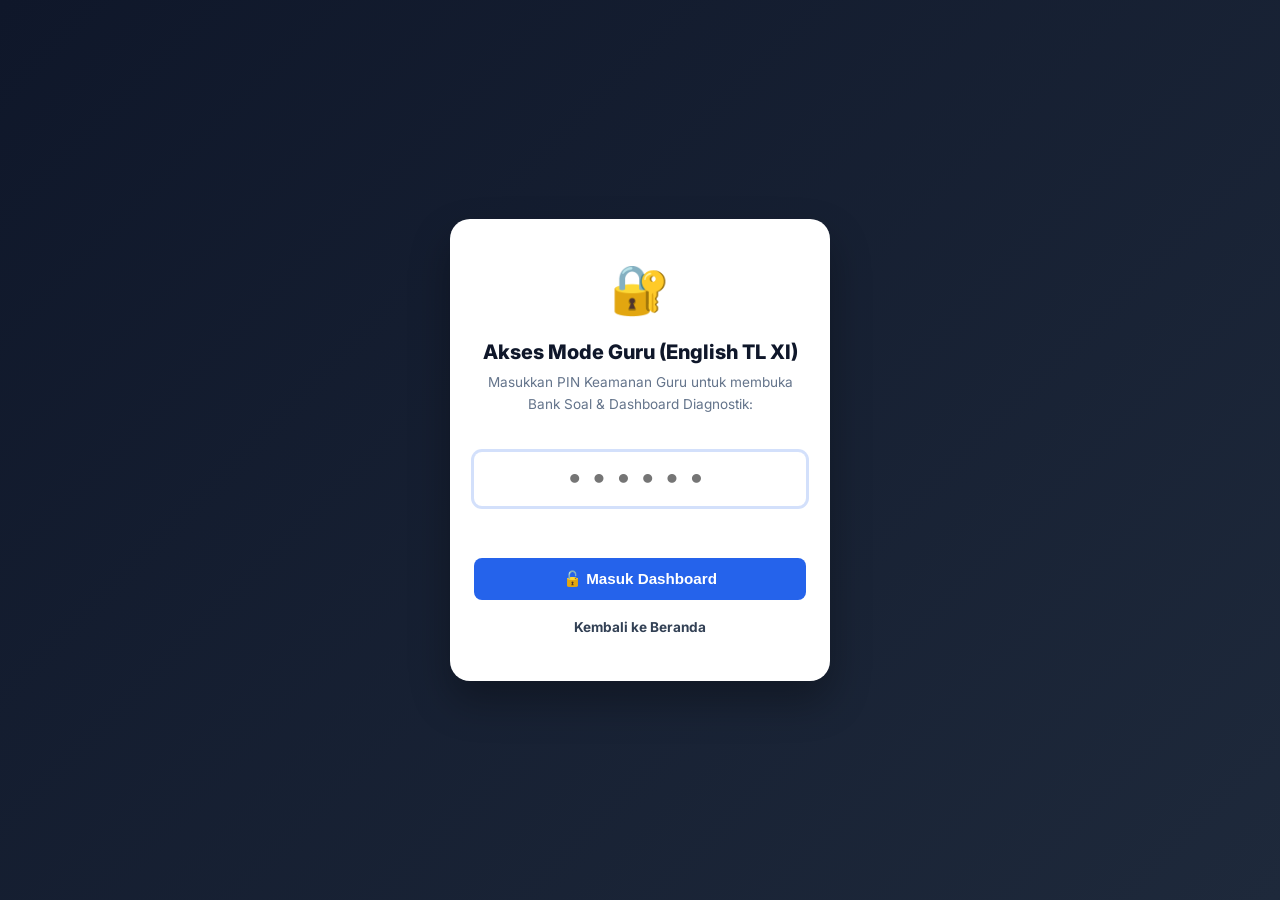
==== teacher.html @ 5f09ab2a "Deploy teacher.html - PSTS XI English TL" ====
<!DOCTYPE html>
<html lang="id">
<head>
    <meta charset="UTF-8">
    <meta name="viewport" content="width=device-width, initial-scale=1.0">
    <title>MODE GURU - PSTS Bahasa Inggris Tingkat Lanjut Kelas XI</title>
    <link rel="preconnect" href="https://fonts.googleapis.com">
    <link rel="preconnect" href="https://fonts.gstatic.com" crossorigin>
    <link href="https://fonts.googleapis.com/css2?family=Inter:wght@400;500;600;700;800&family=Merriweather:ital,wght@0,400;0,700;1,400&display=swap" rel="stylesheet">
    <link rel="stylesheet" href="style.css">
    <style>
        .filter-bar {
            display: flex;
            align-items: center;
            gap: 0.75rem;
            flex-wrap: wrap;
            margin-bottom: 1.25rem;
            background: var(--white);
            padding: 1rem;
            border-radius: var(--radius-md);
            border: 1px solid var(--slate-200);
        }
        .correct-opt {
            background: #dcfce7 !important;
            border-color: #16a34a !important;
            font-weight: 700;
        }
        .correct-opt-badge {
            background: #16a34a;
            color: #fff;
            padding: 0.15rem 0.45rem;
            border-radius: 4px;
            font-size: 0.75rem;
            margin-left: 0.5rem;
        }
        .explanation-box {
            background: #f8fafc;
            border-left: 4px solid #3b82f6;
            padding: 0.85rem 1.1rem;
            border-radius: 6px;
            font-size: 0.88rem;
            color: #334155;
            margin-top: 0.75rem;
        }
    </style>
</head>
<body>

    <!-- PIN SECURITY GATE SCREEN -->
    <div id="pin-security-overlay" class="pin-lock-overlay">
        <div class="pin-card">
            <div class="pin-icon">🔐</div>
            <h2 style="font-size: 1.25rem; font-weight: 800; color: #0f172a; margin-bottom: 0.25rem;">
                Akses Mode Guru (English TL XI)
            </h2>
            <p style="font-size: 0.85rem; color: #64748b; margin-bottom: 1rem;">
                Masukkan PIN Keamanan Guru untuk membuka Bank Soal & Dashboard Diagnostik:
            </p>

            <form onsubmit="verifyTeacherPIN(event)">
                <input type="password" id="input-teacher-pin" class="pin-input" maxlength="10" placeholder="••••••" autofocus required>
                <div id="pin-error-msg" style="color: #ef4444; font-size: 0.82rem; font-weight: 700; min-height: 20px; margin-bottom: 0.75rem;"></div>
                
                <button type="submit" class="btn btn-primary" style="width: 100%; padding: 0.75rem; font-size: 0.95rem; margin-bottom: 0.5rem;">
                    🔓 Masuk Dashboard
                </button>
                <a href="index.html" class="btn btn-outline" style="width: 100%; padding: 0.6rem; font-size: 0.85rem;">
                    Kembali ke Beranda
                </a>
            </form>
        </div>
    </div>

    <!-- MAIN TEACHER CONTENT (HIDDEN UNTIL UNLOCKED) -->
    <div id="teacher-main-app" style="display: none;">

        <!-- Header -->
        <header class="app-header">
            <div class="header-container">
                <div class="brand-section">
                    <div class="brand-icon">👨‍🏫</div>
                    <div class="brand-title">
                        <h1>MODE GURU • PSTS XI ENGLISH TL</h1>
                        <p>SMA PLUS PGRI CIBINONG — Permanent Realtime Database</p>
                    </div>
                </div>

                <div class="header-controls">
                    <div class="live-badge" title="Tersambung ke Cloud Realtime Database Permanen">
                        <span class="live-dot"></span>
                        <span id="live-status-text">PERMANENT CLOUD LIVE</span>
                    </div>
                    <button onclick="lockTeacherMode()" class="btn btn-outline" style="color: #fff; border-color: rgba(255,255,255,0.4); padding: 0.35rem 0.75rem; font-size: 0.78rem;">
                        🔒 Kunci
                    </button>
                </div>
            </div>
        </header>

        <div class="main-wrapper">

            <!-- 3 MAIN TABS FOR TEACHER -->
            <div class="tab-nav">
                <button class="tab-btn active" id="tab-teacher-btn-q" onclick="switchTeacherTab('questions')">
                    📋 QUESTIONS (25)
                    <span class="tab-badge">25 Butir</span>
                </button>
                <button class="tab-btn" id="tab-teacher-btn-ref" onclick="switchTeacherTab('reflections')">
                    💭 REFLECTIONS (3 QUESTIONS)
                    <span class="tab-badge" id="teacher-ref-badge">Respon Siswa</span>
                </button>
                <button class="tab-btn" id="tab-teacher-btn-res" onclick="switchTeacherTab('results')">
                    📊 RESULT / ANALYSIS
                    <span class="tab-badge" id="teacher-sub-count-badge">0 Data</span>
                </button>
            </div>

            <!-- TAB 1: QUESTIONS (25) -->
            <section id="tab-teacher-questions" class="tab-content active">
                <div class="card">
                    <div class="card-header">
                        <h2 class="card-title">📚 Bank 25 Butir Soal PSTS Bahasa Inggris Tingkat Lanjut (TL) Kelas XI</h2>
                        <span class="badge-tag badge-easy">Kunci Jawaban & Pembahasan Pedagogi</span>
                    </div>
                    <p style="color: var(--slate-600); margin-bottom: 1.5rem; font-size: 0.92rem;">
                        Materi: Narrative Legends (Komodo Island, The Crying Stone, Ande-Ande Lumut, Situ Bagendit), Simple Past Tense (Regular & Irregular Verbs), Generic Structure, and Character Evaluation.
                    </p>

                    <div id="teacher-questions-list">
                        <!-- Dynamic rendering of 25 questions with keys and explanations -->
                    </div>
                </div>
            </section>

            <!-- TAB 2: REFLECTIONS (3 QUESTIONS) -->
            <section id="tab-teacher-reflections" class="tab-content">
                <div class="card">
                    <div class="card-header">
                        <h2 class="card-title">💭 3 Pertanyaan Refleksi Siswa English TL</h2>
                    </div>
                    <div style="display: grid; grid-template-columns: repeat(auto-fit, minmax(300px, 1fr)); gap: 1rem;">
                        <div class="reflection-box" style="margin-bottom:0;">
                            <div class="ref-title">Refleksi 1: Struktur & Tokoh Naratif</div>
                            <div class="ref-q">Pemahaman alur cerita (Orientation, Complication, Resolution) dan evaluasi perwatakan tokoh legenda.</div>
                        </div>
                        <div class="reflection-box" style="margin-bottom:0;">
                            <div class="ref-title">Refleksi 2: Kendala Analisis & Grammar</div>
                            <div class="ref-q">Tantangan pemahaman bentuk lampau (V2 irregular), kosakata kontekstual, dan cara mengatasinya.</div>
                        </div>
                        <div class="reflection-box" style="margin-bottom:0;">
                            <div class="ref-title">Refleksi 3: Nilai Karakter & Kearifan Lokal</div>
                            <div class="ref-q">Penerapan nilai kearifan (bakti pada orang tua, ketulusan, kepedulian sosial) dalam kehidupan nyata.</div>
                        </div>
                    </div>
                </div>

                <div class="card">
                    <div class="card-header">
                        <h2 class="card-title">📝 Rekap Respon Refleksi Siswa (Real-Time Feed)</h2>
                        <div style="display: flex; gap: 0.5rem; align-items: center;">
                            <select id="filter-ref-class" class="form-select" style="width: auto; padding: 0.4rem 0.8rem; font-size: 0.88rem;" onchange="renderReflectionsFeed()">
                                <option value="ALL">Semua Kelas (12 Kelas)</option>
                                <option value="XI INT 1">XI INT 1</option>
                                <option value="XI INT 2">XI INT 2</option>
                                <option value="XI INT 3">XI INT 3</option>
                                <option value="XI INT 4">XI INT 4</option>
                                <option value="XI REGULER 1">XI REGULER 1</option>
                                <option value="XI REGULER 2">XI REGULER 2</option>
                                <option value="XI REGULER 3">XI REGULER 3</option>
                                <option value="XI REGULER 4">XI REGULER 4</option>
                                <option value="XI REGULER 5">XI REGULER 5</option>
                                <option value="XI REGULER 6">XI REGULER 6</option>
                                <option value="XI REGULER 7">XI REGULER 7</option>
                                <option value="XI REGULER 8">XI REGULER 8</option>
                            </select>
                        </div>
                    </div>

                    <div id="reflections-feed-container">
                        <!-- Reflection cards per student -->
                    </div>
                </div>
            </section>

            <!-- TAB 3: RESULT / ANALYSIS -->
            <section id="tab-teacher-results" class="tab-content">

                <!-- Summary Stats -->
                <div class="stats-grid">
                    <div class="stat-card">
                        <div class="stat-icon stat-blue">👥</div>
                        <div>
                            <div class="stat-val" id="stat-total-students">0</div>
                            <div class="stat-label">Total Siswa Masuk</div>
                        </div>
                    </div>
                    <div class="stat-card">
                        <div class="stat-icon stat-green">🎯</div>
                        <div>
                            <div class="stat-val" id="stat-class-avg">0</div>
                            <div class="stat-label">Rata-Rata Nilai</div>
                        </div>
                    </div>
                    <div class="stat-card">
                        <div class="stat-icon stat-purple">🏆</div>
                        <div>
                            <div class="stat-val" id="stat-highest-score">0</div>
                            <div class="stat-label">Nilai Tertinggi</div>
                        </div>
                    </div>
                    <div class="stat-card">
                        <div class="stat-icon stat-amber">📉</div>
                        <div>
                            <div class="stat-val" id="stat-lowest-score">0</div>
                            <div class="stat-label">Nilai Terendah</div>
                        </div>
                    </div>
                </div>

                <!-- ITEM ANALYSIS MATRIX (ANALISIS BUTIR SOAL 1-25) -->
                <div class="card">
                    <div class="card-header">
                        <div>
                            <h2 class="card-title">📊 Analisis Butir Soal (Item-by-Item Analysis 1–25)</h2>
                            <p style="font-size: 0.85rem; color: var(--slate-500); margin-top: 0.2rem;">
                                Monitoring persentase jawaban benar/salah siswa per nomor soal untuk menentukan materi remedial teaching.
                            </p>
                        </div>
                        <div style="display: flex; gap: 0.5rem; flex-wrap: wrap;">
                            <button class="btn btn-primary" style="padding: 0.5rem 1rem; font-size: 0.85rem;" onclick="exportItemAnalysisCSV()">
                                📥 Ekspor Analisis Butir Soal (CSV)
                            </button>
                        </div>
                    </div>

                    <div class="item-table-wrapper">
                        <table class="data-table" id="table-item-analysis">
                            <thead>
                                <tr>
                                    <th style="width: 50px; text-align: center;">No</th>
                                    <th>Indikator Kompetensi / Skill</th>
                                    <th style="width: 80px; text-align: center;">Level</th>
                                    <th style="width: 65px; text-align: center;">Kunci</th>
                                    <th style="width: 85px; text-align: center;">Benar (✓)</th>
                                    <th style="width: 85px; text-align: center;">Salah (✗)</th>
                                    <th style="width: 100px; text-align: center;">% Tuntas</th>
                                    <th class="bar-cell">Distribusi Ketuntasan</th>
                                    <th style="width: 90px; text-align: center;">Kategori</th>
                                </tr>
                            </thead>
                            <tbody id="tbody-item-analysis">
                                <!-- Injected dynamically -->
                            </tbody>
                        </table>
                    </div>
                </div>

                <!-- STUDENT ROSTER -->
                <div class="card">
                    <div class="card-header">
                        <h2 class="card-title">📋 Rekapitulasi Nilai Siswa (Student Roster)</h2>
                        <div style="display: flex; gap: 0.5rem; flex-wrap: wrap;">
                            <button class="btn btn-success" style="padding: 0.5rem 1rem; font-size: 0.85rem;" onclick="exportScoresCSV()">
                                📥 Ekspor Rekap Nilai (CSV)
                            </button>
                            <button class="btn btn-outline" style="padding: 0.5rem 0.85rem; font-size: 0.85rem;" onclick="refreshDashboardData()">
                                🔄 Refresh
                            </button>
                        </div>
                    </div>

                    <!-- Filter & Search Bar -->
                    <div class="filter-bar">
                        <div style="flex: 1; min-width: 200px;">
                            <label class="form-label" style="font-size: 0.8rem; margin-bottom: 0.2rem;">Filter Kelas:</label>
                            <select id="filter-class" class="form-select" style="padding: 0.45rem 0.75rem;" onchange="applyFilters()">
                                <option value="ALL">Semua Kelas (12 Kelas)</option>
                                <option value="XI INT 1">XI INT 1</option>
                                <option value="XI INT 2">XI INT 2</option>
                                <option value="XI INT 3">XI INT 3</option>
                                <option value="XI INT 4">XI INT 4</option>
                                <option value="XI REGULER 1">XI REGULER 1</option>
                                <option value="XI REGULER 2">XI REGULER 2</option>
                                <option value="XI REGULER 3">XI REGULER 3</option>
                                <option value="XI REGULER 4">XI REGULER 4</option>
                                <option value="XI REGULER 5">XI REGULER 5</option>
                                <option value="XI REGULER 6">XI REGULER 6</option>
                                <option value="XI REGULER 7">XI REGULER 7</option>
                                <option value="XI REGULER 8">XI REGULER 8</option>
                            </select>
                        </div>

                        <div style="flex: 1.5; min-width: 220px;">
                            <label class="form-label" style="font-size: 0.8rem; margin-bottom: 0.2rem;">Cari Siswa:</label>
                            <input type="text" id="search-student" class="form-control" style="padding: 0.45rem 0.75rem;" placeholder="Ketik nama siswa..." oninput="applyFilters()">
                        </div>
                    </div>

                    <!-- Student Table -->
                    <div class="item-table-wrapper">
                        <table class="data-table">
                            <thead>
                                <tr>
                                    <th style="width: 50px; text-align: center;">No</th>
                                    <th>Nama Siswa</th>
                                    <th style="width: 110px;">Kelas</th>
                                    <th style="width: 80px; text-align: center;">Nilai</th>
                                    <th style="width: 100px; text-align: center;">Benar / 25</th>
                                    <th style="width: 95px; text-align: center;">Waktu</th>
                                    <th style="width: 120px; text-align: center;">Aksi</th>
                                </tr>
                            </thead>
                            <tbody id="tbody-student-roster">
                                <!-- Injected dynamically -->
                            </tbody>
                        </table>
                    </div>
                </div>

            </section>

        </div>

    </div>

    <!-- MODAL DETAIL DIAGNOSA SISWA -->
    <div id="modal-diagnostics" class="modal-backdrop">
        <div class="modal-content">
            <button class="modal-close" onclick="closeDiagnosticModal()">&times;</button>
            <h2 style="font-size: 1.25rem; font-weight: 800; color: var(--slate-800); margin-bottom: 0.25rem;" id="diag-student-name">
                Nama Siswa
            </h2>
            <p style="font-size: 0.85rem; color: var(--slate-500); margin-bottom: 1.25rem;">
                Kelas: <strong id="diag-student-class">-</strong> • Nilai: <strong id="diag-student-score" style="color: var(--primary);">-</strong>
            </p>

            <h3 style="font-size: 0.95rem; font-weight: 700; color: var(--slate-800); margin-bottom: 0.5rem;">
                🔍 Rincian Jawaban Soal (1–25)
            </h3>
            <div class="item-table-wrapper" style="margin-bottom: 1.25rem; max-height: 250px;">
                <table class="data-table" style="font-size: 0.85rem;">
                    <thead>
                        <tr>
                            <th style="width: 45px; text-align: center;">No</th>
                            <th>Indikator</th>
                            <th style="width: 70px; text-align: center;">Jawaban</th>
                            <th style="width: 70px; text-align: center;">Kunci</th>
                            <th style="width: 75px; text-align: center;">Hasil</th>
                        </tr>
                    </thead>
                    <tbody id="diag-item-tbody">
                        <!-- Dynamic items -->
                    </tbody>
                </table>
            </div>

            <h3 style="font-size: 0.95rem; font-weight: 700; color: var(--slate-800); margin-bottom: 0.5rem;">
                💭 Respon Refleksi Siswa
            </h3>
            <div id="diag-reflections-container">
                <!-- Injected dynamic reflections -->
            </div>
        </div>
    </div>

    <!-- SCRIPTS -->
    <script src="data.js"></script>
    <script src="sync.js"></script>
    <script>
        const CORRECT_PIN = "311099";
        let allSubmissions = [];
        let filteredSubmissions = [];

        function checkTeacherAuth() {
            const isAuth = sessionStorage.getItem("TEACHER_AUTH_TOKEN_XI_TL");
            if (isAuth === "LOGGED_IN") {
                document.getElementById('pin-security-overlay').style.display = 'none';
                document.getElementById('teacher-main-app').style.display = 'block';
                initTeacherDashboard();
            } else {
                document.getElementById('pin-security-overlay').style.display = 'flex';
                document.getElementById('teacher-main-app').style.display = 'none';
            }
        }

        function verifyTeacherPIN(e) {
            e.preventDefault();
            const inputPin = document.getElementById('input-teacher-pin').value.trim();
            const errorMsg = document.getElementById('pin-error-msg');

            if (inputPin === CORRECT_PIN) {
                sessionStorage.setItem("TEACHER_AUTH_TOKEN_XI_TL", "LOGGED_IN");
                document.getElementById('pin-security-overlay').style.display = 'none';
                document.getElementById('teacher-main-app').style.display = 'block';
                initTeacherDashboard();
            } else {
                errorMsg.innerText = "❌ PIN salah! Silakan coba lagi.";
                document.getElementById('input-teacher-pin').value = '';
                document.getElementById('input-teacher-pin').focus();
            }
        }

        function lockTeacherMode() {
            sessionStorage.removeItem("TEACHER_AUTH_TOKEN_XI_TL");
            checkTeacherAuth();
        }

        function initTeacherDashboard() {
            renderTeacherQuestions();
            refreshDashboardData();

            syncEngine.onNewData((newSub) => {
                refreshDashboardData();
            });

            syncEngine.subscribeCloudRealtime((updatedList) => {
                allSubmissions = updatedList;
                applyFilters();
            });

            setInterval(() => {
                refreshDashboardData(true);
            }, 10000);
        }

        function switchTeacherTab(tab) {
            document.querySelectorAll('.tab-btn').forEach(b => b.classList.remove('active'));
            document.querySelectorAll('.tab-content').forEach(c => c.classList.remove('active'));

            if (tab === 'questions') {
                document.getElementById('tab-teacher-btn-q').classList.add('active');
                document.getElementById('tab-teacher-questions').classList.add('active');
            } else if (tab === 'reflections') {
                document.getElementById('tab-teacher-btn-ref').classList.add('active');
                document.getElementById('tab-teacher-reflections').classList.add('active');
                renderReflectionsFeed();
            } else if (tab === 'results') {
                document.getElementById('tab-teacher-btn-res').classList.add('active');
                document.getElementById('tab-teacher-results').classList.add('active');
                renderResultsAnalysis();
            }
        }

        async function refreshDashboardData(silent = false) {
            if (!silent) {
                const el = document.getElementById('live-status-text');
                if (el) el.innerText = "SYNCING...";
            }
            allSubmissions = await syncEngine.getAllSubmissions();
            const el = document.getElementById('live-status-text');
            if (el) el.innerText = "PERMANENT CLOUD LIVE";
            document.getElementById('teacher-sub-count-badge').innerText = `${allSubmissions.length} Data`;
            applyFilters();
        }

        function applyFilters() {
            const classFilter = document.getElementById('filter-class') ? document.getElementById('filter-class').value : 'ALL';
            const searchKeyword = document.getElementById('search-student') ? document.getElementById('search-student').value.toLowerCase().trim() : '';

            filteredSubmissions = allSubmissions.filter(sub => {
                const matchClass = classFilter === 'ALL' || sub.studentClass === classFilter;
                const matchSearch = !searchKeyword || sub.name.toLowerCase().includes(searchKeyword);
                return matchClass && matchSearch;
            });

            renderResultsAnalysis();
            renderReflectionsFeed();
        }

        function renderTeacherQuestions() {
            const container = document.getElementById('teacher-questions-list');
            container.innerHTML = '';

            QUESTIONS_DATA.forEach(q => {
                const card = document.createElement('div');
                card.className = 'card';
                card.style.marginBottom = '1.25rem';
                card.style.borderLeft = '4px solid var(--primary)';

                let passageInfo = '';
                if (q.passageId && PASSAGES[q.passageId]) {
                    passageInfo = `<div style="font-size:0.8rem; font-weight:700; color:var(--secondary); margin-bottom:0.5rem;">📖 Cerita Legenda: ${PASSAGES[q.passageId].title} (${PASSAGES[q.passageId].category})</div>`;
                }

                let optionsHtml = '<div style="display:grid; grid-template-columns: repeat(auto-fit, minmax(260px, 1fr)); gap:0.5rem; margin: 0.75rem 0;">';
                ['A', 'B', 'C', 'D', 'E'].forEach(opt => {
                    if (q.options[opt]) {
                        const isCorrect = opt === q.correctAnswer;
                        optionsHtml += `
                            <div class="option-item ${isCorrect ? 'correct-opt' : ''}" style="cursor:default; padding: 0.55rem 0.8rem;">
                                <span class="option-key" style="${isCorrect ? 'background: #16a34a; border-color: #16a34a; color: #fff;' : ''}">${opt}</span>
                                <span class="option-label">${q.options[opt]} ${isCorrect ? '<span class="correct-opt-badge">KUNCI</span>' : ''}</span>
                            </div>
                        `;
                    }
                });
                optionsHtml += '</div>';

                card.innerHTML = `
                    <div style="display: flex; justify-content: space-between; align-items: center; margin-bottom: 0.5rem;">
                        <span class="q-badge">Soal #${q.id}</span>
                        <span class="badge-tag ${q.level === 'HOTS' ? 'badge-hard' : q.level === 'MOTS' ? 'badge-medium' : 'badge-easy'}">${q.level} • ${q.skill}</span>
                    </div>
                    ${passageInfo}
                    <div style="font-weight: 600; font-size: 0.98rem; color: var(--slate-800); white-space: pre-line;">${q.question}</div>
                    ${optionsHtml}
                    <div class="explanation-box">
                        <strong>💡 Pembahasan & Analisis Pedagogi:</strong> ${q.explanation}
                    </div>
                `;

                container.appendChild(card);
            });
        }

        function renderReflectionsFeed() {
            const container = document.getElementById('reflections-feed-container');
            const refClassFilter = document.getElementById('filter-ref-class') ? document.getElementById('filter-ref-class').value : 'ALL';
            
            const list = allSubmissions.filter(sub => refClassFilter === 'ALL' || sub.studentClass === refClassFilter);
            
            if (list.length === 0) {
                container.innerHTML = `<div style="text-align:center; padding: 2rem; color: var(--slate-400);">Belum ada respon refleksi dari siswa kelas XI TL untuk filter yang dipilih.</div>`;
                return;
            }

            container.innerHTML = '';
            list.forEach(sub => {
                const card = document.createElement('div');
                card.className = 'card';
                card.style.marginBottom = '1rem';
                card.style.background = 'var(--slate-50)';

                const r1 = sub.reflections && sub.reflections.ref1 ? sub.reflections.ref1 : '<em>(Tidak diisi)</em>';
                const r2 = sub.reflections && sub.reflections.ref2 ? sub.reflections.ref2 : '<em>(Tidak diisi)</em>';
                const r3 = sub.reflections && sub.reflections.ref3 ? sub.reflections.ref3 : '<em>(Tidak diisi)</em>';

                card.innerHTML = `
                    <div style="display:flex; justify-content:space-between; align-items:center; border-bottom:1px solid var(--slate-200); padding-bottom:0.4rem; margin-bottom:0.6rem;">
                        <div>
                            <strong style="color:var(--slate-800); font-size:0.95rem;">${sub.name}</strong>
                            <span class="badge-tag badge-easy" style="margin-left:0.4rem;">${sub.studentClass}</span>
                        </div>
                        <span style="font-size:0.75rem; color:var(--slate-500);">${new Date(sub.timestamp).toLocaleString('id-ID')}</span>
                    </div>

                    <div style="display:grid; grid-template-columns: repeat(auto-fit, minmax(260px, 1fr)); gap:0.75rem;">
                        <div style="background:#fff; padding:0.75rem; border-radius:8px; border:1px solid var(--slate-200);">
                            <div style="font-size:0.75rem; font-weight:700; color:var(--primary); margin-bottom:0.25rem;">1. STRUKTUR & KARAKTER TOKOH</div>
                            <div style="font-size:0.85rem; color:var(--slate-700);">${r1}</div>
                        </div>
                        <div style="background:#fff; padding:0.75rem; border-radius:8px; border:1px solid var(--slate-200);">
                            <div style="font-size:0.75rem; font-weight:700; color:var(--accent); margin-bottom:0.25rem;">2. KENDALA ANALISIS & GRAMMAR</div>
                            <div style="font-size:0.85rem; color:var(--slate-700);">${r2}</div>
                        </div>
                        <div style="background:#fff; padding:0.75rem; border-radius:8px; border:1px solid var(--slate-200);">
                            <div style="font-size:0.75rem; font-weight:700; color:var(--secondary); margin-bottom:0.25rem;">3. NILAI KEARIFAN LOKAL</div>
                            <div style="font-size:0.85rem; color:var(--slate-700);">${r3}</div>
                        </div>
                    </div>
                `;
                container.appendChild(card);
            });
        }

        function renderResultsAnalysis() {
            const count = filteredSubmissions.length;
            document.getElementById('stat-total-students').innerText = count;

            if (count === 0) {
                document.getElementById('stat-class-avg').innerText = "0";
                document.getElementById('stat-highest-score').innerText = "0";
                document.getElementById('stat-lowest-score').innerText = "0";
                document.getElementById('tbody-item-analysis').innerHTML = `<tr><td colspan="9" style="text-align:center; padding: 2rem; color: var(--slate-400);">Belum ada data siswa yang masuk.</td></tr>`;
                document.getElementById('tbody-student-roster').innerHTML = `<tr><td colspan="7" style="text-align:center; padding: 2rem; color: var(--slate-400);">Belum ada data nilai.</td></tr>`;
                return;
            }

            const scores = filteredSubmissions.map(s => s.score);
            const sum = scores.reduce((a, b) => a + b, 0);
            const avg = Math.round(sum / count);
            const highest = Math.max(...scores);
            const lowest = Math.min(...scores);

            document.getElementById('stat-class-avg').innerText = avg;
            document.getElementById('stat-highest-score').innerText = highest;
            document.getElementById('stat-lowest-score').innerText = lowest;

            renderItemAnalysisTable();
            renderStudentRosterTable();
        }

        function renderItemAnalysisTable() {
            const tbody = document.getElementById('tbody-item-analysis');
            tbody.innerHTML = '';
            const totalStudents = filteredSubmissions.length;

            QUESTIONS_DATA.forEach(q => {
                let correctCount = 0;
                let wrongCount = 0;

                filteredSubmissions.forEach(sub => {
                    const studentAns = sub.answers ? sub.answers[q.id] : null;
                    if (studentAns === q.correctAnswer) {
                        correctCount++;
                    } else {
                        wrongCount++;
                    }
                });

                const pctCorrect = totalStudents > 0 ? Math.round((correctCount / totalStudents) * 100) : 0;
                let difficultyBadge = '<span class="badge-tag badge-easy">Mudah</span>';
                if (pctCorrect < 50) {
                    difficultyBadge = '<span class="badge-tag badge-hard">Sukar</span>';
                } else if (pctCorrect < 75) {
                    difficultyBadge = '<span class="badge-tag badge-medium">Sedang</span>';
                }

                const tr = document.createElement('tr');
                tr.innerHTML = `
                    <td style="text-align:center; font-weight:800;">${q.id}</td>
                    <td><strong>${q.skill}</strong></td>
                    <td style="text-align:center;"><span class="badge-tag ${q.level === 'HOTS' ? 'badge-hard' : q.level === 'MOTS' ? 'badge-medium' : 'badge-easy'}">${q.level}</span></td>
                    <td style="text-align:center;"><span class="badge-tag badge-correct">${q.correctAnswer}</span></td>
                    <td style="text-align:center; font-weight:700; color:#059669;">${correctCount}</td>
                    <td style="text-align:center; font-weight:700; color:#dc2626;">${wrongCount}</td>
                    <td style="text-align:center; font-weight:800;">${pctCorrect}%</td>
                    <td class="bar-cell">
                        <div class="progress-track">
                            <div class="progress-fill" style="width: ${pctCorrect}%; background: ${pctCorrect < 50 ? '#ef4444' : pctCorrect < 75 ? '#f59e0b' : '#10b981'};"></div>
                        </div>
                    </td>
                    <td style="text-align:center;">${difficultyBadge}</td>
                `;
                tbody.appendChild(tr);
            });
        }

        function renderStudentRosterTable() {
            const tbody = document.getElementById('tbody-student-roster');
            tbody.innerHTML = '';

            filteredSubmissions.forEach((sub, idx) => {
                const tr = document.createElement('tr');
                const scoreColor = sub.score >= 75 ? '#166534' : '#991b1b';
                const scoreBg = sub.score >= 75 ? '#dcfce7' : '#fee2e2';

                tr.innerHTML = `
                    <td style="text-align:center; font-weight:700;">${idx + 1}</td>
                    <td style="font-weight:700; color:var(--slate-800);">${sub.name}</td>
                    <td><span class="badge-tag badge-easy">${sub.studentClass}</span></td>
                    <td style="text-align:center;">
                        <span class="badge-tag" style="background:${scoreBg}; color:${scoreColor}; font-size:0.92rem; font-weight:800;">
                            ${sub.score}
                        </span>
                    </td>
                    <td style="text-align:center; font-weight:700;">${sub.correctCount} / 25</td>
                    <td style="text-align:center; font-size:0.8rem; color:var(--slate-600);">${sub.timeSpent || '-'}</td>
                    <td style="text-align:center;">
                        <button class="btn btn-outline" style="padding:0.3rem 0.65rem; font-size:0.78rem;" onclick="openDiagnosticModal('${sub.id}')">
                            🔍 Diagnosa
                        </button>
                    </td>
                `;
                tbody.appendChild(tr);
            });
        }

        function openDiagnosticModal(subId) {
            const sub = allSubmissions.find(s => s.id === subId);
            if (!sub) return;

            document.getElementById('diag-student-name').innerText = sub.name;
            document.getElementById('diag-student-class').innerText = sub.studentClass;
            document.getElementById('diag-student-score').innerText = `${sub.score} (${sub.correctCount}/25 Benar)`;

            const itemTbody = document.getElementById('diag-item-tbody');
            itemTbody.innerHTML = '';

            QUESTIONS_DATA.forEach(q => {
                const studentAns = sub.answers ? (sub.answers[q.id] || '-') : '-';
                const isCorrect = studentAns === q.correctAnswer;

                const tr = document.createElement('tr');
                tr.innerHTML = `
                    <td style="text-align:center; font-weight:700;">#${q.id}</td>
                    <td>${q.skill}</td>
                    <td style="text-align:center; font-weight:700;">${studentAns}</td>
                    <td style="text-align:center; font-weight:700; color:var(--primary);">${q.correctAnswer}</td>
                    <td style="text-align:center;">
                        <span class="badge-tag ${isCorrect ? 'badge-correct' : 'badge-wrong'}">
                            ${isCorrect ? 'BENAR ✓' : 'SALAH ✗'}
                        </span>
                    </td>
                `;
                itemTbody.appendChild(tr);
            });

            const refContainer = document.getElementById('diag-reflections-container');
            const r1 = sub.reflections && sub.reflections.ref1 ? sub.reflections.ref1 : '<em>(Tidak ada respon)</em>';
            const r2 = sub.reflections && sub.reflections.ref2 ? sub.reflections.ref2 : '<em>(Tidak ada respon)</em>';
            const r3 = sub.reflections && sub.reflections.ref3 ? sub.reflections.ref3 : '<em>(Tidak ada respon)</em>';

            refContainer.innerHTML = `
                <div style="background:var(--slate-50); border-radius:8px; padding:0.75rem; margin-bottom:0.5rem; border:1px solid var(--slate-200);">
                    <div style="font-weight:700; font-size:0.8rem; color:var(--primary);">1. Struktur & Karakter Tokoh:</div>
                    <div style="font-size:0.85rem; color:var(--slate-700); margin-top:0.2rem;">${r1}</div>
                </div>
                <div style="background:var(--slate-50); border-radius:8px; padding:0.75rem; margin-bottom:0.5rem; border:1px solid var(--slate-200);">
                    <div style="font-weight:700; font-size:0.8rem; color:var(--accent);">2. Kendala Analisis & Grammar:</div>
                    <div style="font-size:0.85rem; color:var(--slate-700); margin-top:0.2rem;">${r2}</div>
                </div>
                <div style="background:var(--slate-50); border-radius:8px; padding:0.75rem; border:1px solid var(--slate-200);">
                    <div style="font-weight:700; font-size:0.8rem; color:var(--secondary);">3. Nilai Kearifan Moral:</div>
                    <div style="font-size:0.85rem; color:var(--slate-700); margin-top:0.2rem;">${r3}</div>
                </div>
            `;

            document.getElementById('modal-diagnostics').classList.add('open');
        }

        function closeDiagnosticModal() {
            document.getElementById('modal-diagnostics').classList.remove('open');
        }

        function exportScoresCSV() {
            if (filteredSubmissions.length === 0) {
                alert("Tidak ada data untuk diekspor.");
                return;
            }

            let csvContent = "data:text/csv;charset=utf-8,";
            csvContent += "No,Nama Siswa,Kelas,NIS/Absen,Nilai Akhir,Jumlah Benar,Total Soal,Waktu Pengerjaan,Waktu Submit\n";

            filteredSubmissions.forEach((s, idx) => {
                const row = [
                    idx + 1,
                    `"${s.name.replace(/"/g, '""')}"`,
                    `"${s.studentClass}"`,
                    `"${s.studentId || '-'}"`,
                    s.score,
                    s.correctCount,
                    25,
                    `"${s.timeSpent || '-'}"`,
                    `"${new Date(s.timestamp).toLocaleString('id-ID')}"`
                ];
                csvContent += row.join(",") + "\n";
            });

            const encodedUri = encodeURI(csvContent);
            const link = document.createElement("a");
            link.setAttribute("href", encodedUri);
            link.setAttribute("download", `Rekap_Nilai_PSTS_XI_TL_${new Date().toISOString().slice(0,10)}.csv`);
            document.body.appendChild(link);
            link.click();
            document.body.removeChild(link);
        }

        function exportItemAnalysisCSV() {
            if (filteredSubmissions.length === 0) {
                alert("Tidak ada data untuk diekspor.");
                return;
            }

            let csvContent = "data:text/csv;charset=utf-8,";
            csvContent += "Nomor Soal,Indikator Skill,Tingkat Kognitif,Kunci Jawaban,Jumlah Benar,Jumlah Salah,Persentase Ketuntasan (%)\n";

            const totalStudents = filteredSubmissions.length;

            QUESTIONS_DATA.forEach(q => {
                let correct = 0;
                let wrong = 0;
                filteredSubmissions.forEach(sub => {
                    if (sub.answers && sub.answers[q.id] === q.correctAnswer) {
                        correct++;
                    } else {
                        wrong++;
                    }
                });
                const pct = totalStudents > 0 ? Math.round((correct / totalStudents) * 100) : 0;
                const row = [
                    q.id,
                    `"${q.skill.replace(/"/g, '""')}"`,
                    q.level,
                    q.correctAnswer,
                    correct,
                    wrong,
                    `${pct}%`
                ];
                csvContent += row.join(",") + "\n";
            });

            const encodedUri = encodeURI(csvContent);
            const link = document.createElement("a");
            link.setAttribute("href", encodedUri);
            link.setAttribute("download", `Analisis_Butir_Soal_PSTS_XI_TL_${new Date().toISOString().slice(0,10)}.csv`);
            document.body.appendChild(link);
            link.click();
            document.body.removeChild(link);
        }

        window.addEventListener('DOMContentLoaded', checkTeacherAuth);
    </script>
</body>
</html>
---- style.css ----
/* ===================================================
   PSTS XI BAHASA INGGRIS TINGKAT LANJUT (TL) - MOBILE-FIRST STYLES
   SMA PLUS PGRI CIBINONG
   =================================================== */

:root {
    --primary: #2563eb;
    --primary-hover: #1d4ed8;
    --primary-light: #eff6ff;
    --secondary: #0d9488;
    --secondary-light: #f0fdfa;
    --accent: #f59e0b;
    --success: #10b981;
    --danger: #ef4444;
    --dark: #0f172a;
    --slate-800: #1e293b;
    --slate-700: #334155;
    --slate-600: #475569;
    --slate-400: #94a3b8;
    --slate-200: #e2e8f0;
    --slate-100: #f1f5f9;
    --slate-50: #f8fafc;
    --white: #ffffff;
    
    --radius-sm: 8px;
    --radius-md: 14px;
    --radius-lg: 20px;
    --shadow-sm: 0 1px 3px rgba(0,0,0,0.06);
    --shadow-md: 0 4px 12px rgba(0,0,0,0.08);
    --shadow-lg: 0 10px 25px -5px rgba(0,0,0,0.1);
    --font-sans: 'Inter', -apple-system, BlinkMacSystemFont, 'Segoe UI', Roboto, sans-serif;
    --font-serif: 'Merriweather', Georgia, serif;
}

* {
    margin: 0;
    padding: 0;
    box-sizing: border-box;
}

body {
    font-family: var(--font-sans);
    background-color: #f8fafc;
    color: var(--slate-800);
    line-height: 1.6;
    -webkit-font-smoothing: antialiased;
    padding-bottom: 70px;
}

.app-header {
    background: linear-gradient(135deg, #1e3a8a 0%, #2563eb 60%, #0d9488 100%);
    color: var(--white);
    padding: 0.75rem 1rem;
    box-shadow: 0 2px 10px rgba(30, 58, 138, 0.2);
    position: sticky;
    top: 0;
    z-index: 100;
}

.header-container {
    max-width: 1200px;
    margin: 0 auto;
    display: flex;
    justify-content: space-between;
    align-items: center;
    gap: 0.5rem;
}

.brand-section {
    display: flex;
    align-items: center;
    gap: 0.6rem;
}

.brand-icon {
    font-size: 1.5rem;
    background: rgba(255, 255, 255, 0.2);
    width: 38px;
    height: 38px;
    display: flex;
    align-items: center;
    justify-content: center;
    border-radius: var(--radius-sm);
    flex-shrink: 0;
}

.brand-title h1 {
    font-size: 1rem;
    font-weight: 800;
    line-height: 1.2;
}

.brand-title p {
    font-size: 0.72rem;
    opacity: 0.9;
}

.header-controls {
    display: flex;
    align-items: center;
    gap: 0.5rem;
}

.live-badge {
    display: inline-flex;
    align-items: center;
    gap: 0.35rem;
    background: rgba(16, 185, 129, 0.2);
    color: #a7f3d0;
    border: 1px solid rgba(16, 185, 129, 0.4);
    padding: 0.25rem 0.5rem;
    border-radius: 9999px;
    font-size: 0.7rem;
    font-weight: 700;
    letter-spacing: 0.04em;
}

.live-dot {
    width: 7px;
    height: 7px;
    background-color: #10b981;
    border-radius: 50%;
    box-shadow: 0 0 6px #10b981;
    animation: pulse 1.5s infinite;
}

@keyframes pulse {
    0%, 100% { transform: scale(1); opacity: 1; }
    50% { transform: scale(1.3); opacity: 0.7; }
}

.timer-container {
    display: flex;
    align-items: center;
    gap: 0.35rem;
    background: rgba(15, 23, 42, 0.85);
    border: 1px solid rgba(255, 255, 255, 0.25);
    padding: 0.3rem 0.65rem;
    border-radius: 8px;
    font-family: monospace;
    font-size: 1rem;
    font-weight: 800;
    color: #38bdf8;
}

.timer-container.warning { color: #facc15; border-color: #facc15; }
.timer-container.danger { color: #f87171; border-color: #f87171; animation: pulse 1s infinite; }

.main-wrapper {
    max-width: 1200px;
    margin: 1rem auto;
    padding: 0 0.75rem;
}

.tab-nav {
    display: flex;
    gap: 0.4rem;
    background: var(--white);
    padding: 0.35rem;
    border-radius: var(--radius-md);
    box-shadow: var(--shadow-sm);
    margin-bottom: 1rem;
}

.tab-btn {
    flex: 1;
    padding: 0.65rem 0.75rem;
    border: none;
    background: transparent;
    border-radius: var(--radius-sm);
    font-size: 0.88rem;
    font-weight: 700;
    color: var(--slate-600);
    cursor: pointer;
    display: flex;
    align-items: center;
    justify-content: center;
    gap: 0.4rem;
    transition: all 0.2s ease;
}

.tab-btn.active {
    background: var(--primary);
    color: var(--white);
    box-shadow: 0 2px 8px rgba(37, 99, 235, 0.25);
}

.tab-badge {
    background: rgba(255, 255, 255, 0.25);
    padding: 0.1rem 0.45rem;
    border-radius: 9999px;
    font-size: 0.72rem;
}

.tab-btn:not(.active) .tab-badge {
    background: var(--slate-200);
    color: var(--slate-700);
}

.tab-content { display: none; }
.tab-content.active { display: block; animation: fadeIn 0.25s ease; }

@keyframes fadeIn {
    from { opacity: 0; transform: translateY(4px); }
    to { opacity: 1; transform: translateY(0); }
}

.card {
    background: var(--white);
    border-radius: var(--radius-md);
    box-shadow: var(--shadow-sm);
    border: 1px solid var(--slate-200);
    padding: 1.25rem;
    margin-bottom: 1rem;
}

.card-header {
    display: flex;
    justify-content: space-between;
    align-items: center;
    border-bottom: 1px solid var(--slate-100);
    padding-bottom: 0.75rem;
    margin-bottom: 1rem;
    flex-wrap: wrap;
    gap: 0.5rem;
}

.card-title {
    font-size: 1.05rem;
    font-weight: 700;
    color: var(--slate-800);
    display: flex;
    align-items: center;
    gap: 0.4rem;
}

.form-group { margin-bottom: 1rem; }
.form-label { display: block; font-size: 0.85rem; font-weight: 700; color: var(--slate-700); margin-bottom: 0.35rem; }
.form-control, .form-select {
    width: 100%;
    padding: 0.75rem 0.9rem;
    border: 1.5px solid var(--slate-200);
    border-radius: var(--radius-sm);
    font-family: inherit;
    font-size: 0.95rem;
    color: var(--slate-800);
    background: var(--white);
}
.form-control:focus, .form-select:focus {
    outline: none;
    border-color: var(--primary);
    box-shadow: 0 0 0 3px rgba(37, 99, 235, 0.15);
}

@media (min-width: 900px) {
    .exam-layout {
        display: grid;
        grid-template-columns: 1.1fr 1fr 260px;
        gap: 1.25rem;
        align-items: start;
    }

    .passage-card {
        position: sticky;
        top: 4.5rem;
        max-height: calc(100vh - 6rem);
        overflow-y: auto;
    }

    .mobile-passage-toggle {
        display: none !important;
    }

    .mobile-bottom-bar {
        display: none !important;
    }
}

@media (max-width: 899px) {
    .exam-layout {
        display: flex;
        flex-direction: column;
        gap: 0.75rem;
    }

    .palette-column {
        display: none;
    }

    .mobile-passage-toggle {
        display: flex !important;
        align-items: center;
        justify-content: space-between;
        background: #eff6ff;
        border: 1.5px solid #bfdbfe;
        color: #1e40af;
        padding: 0.75rem 1rem;
        border-radius: var(--radius-sm);
        cursor: pointer;
        font-weight: 700;
        font-size: 0.92rem;
        margin-bottom: 0.5rem;
        user-select: none;
    }

    .mobile-passage-toggle:active {
        background: #dbeafe;
    }

    .passage-card {
        border-left: 4px solid var(--primary);
        padding: 1rem;
        margin-bottom: 0.5rem;
        transition: all 0.3s ease;
    }

    .passage-card.collapsed-mobile {
        display: none;
    }

    .mobile-bottom-bar {
        position: fixed;
        bottom: 0;
        left: 0;
        right: 0;
        background: #ffffff;
        border-top: 1.5px solid #cbd5e1;
        padding: 0.6rem 0.85rem;
        display: flex;
        justify-content: space-between;
        align-items: center;
        gap: 0.5rem;
        z-index: 99;
        box-shadow: 0 -4px 15px rgba(0,0,0,0.08);
    }
}

.passage-card {
    background: #ffffff;
    border: 1px solid #cbd5e1;
    border-radius: var(--radius-md);
    padding: 1.25rem;
    box-shadow: var(--shadow-sm);
}

.passage-title {
    font-size: 1.15rem;
    font-weight: 800;
    color: #1e3a8a;
    margin-bottom: 0.2rem;
}

.passage-category {
    font-size: 0.72rem;
    text-transform: uppercase;
    letter-spacing: 0.05em;
    color: var(--secondary);
    font-weight: 700;
    margin-bottom: 0.75rem;
    display: inline-block;
}

.passage-body {
    font-family: var(--font-serif);
    font-size: 0.95rem;
    color: var(--slate-800);
    line-height: 1.75;
}

.passage-body p {
    margin-bottom: 0.85rem;
    text-align: justify;
}

.question-container {
    background: var(--white);
    border: 1px solid var(--slate-200);
    border-radius: var(--radius-md);
    padding: 1.25rem;
    box-shadow: var(--shadow-sm);
}

.q-header {
    display: flex;
    justify-content: space-between;
    align-items: center;
    margin-bottom: 0.85rem;
    padding-bottom: 0.65rem;
    border-bottom: 1px solid var(--slate-100);
}

.q-badge {
    background: var(--primary-light);
    color: var(--primary);
    font-weight: 800;
    font-size: 0.82rem;
    padding: 0.3rem 0.7rem;
    border-radius: 9999px;
}

.skill-tag {
    font-size: 0.72rem;
    font-weight: 700;
    padding: 0.2rem 0.5rem;
    border-radius: 6px;
    background: var(--slate-100);
    color: var(--slate-600);
}

.q-text {
    font-size: 1.02rem;
    font-weight: 600;
    color: var(--slate-800);
    line-height: 1.55;
    margin-bottom: 1.1rem;
    white-space: pre-line;
}

.options-list {
    display: flex;
    flex-direction: column;
    gap: 0.65rem;
}

.option-item {
    display: flex;
    align-items: center;
    gap: 0.85rem;
    padding: 0.85rem 1rem;
    border: 1.5px solid var(--slate-200);
    border-radius: var(--radius-sm);
    cursor: pointer;
    transition: all 0.15s ease;
    background: var(--slate-50);
    user-select: none;
    -webkit-tap-highlight-color: transparent;
}

.option-item:hover, .option-item:active {
    border-color: var(--primary);
    background: var(--primary-light);
}

.option-item.selected {
    border-color: var(--primary);
    background: #dbeafe;
    box-shadow: 0 0 0 2px rgba(37, 99, 235, 0.25);
}

.option-key {
    font-weight: 800;
    font-size: 0.92rem;
    width: 32px;
    height: 32px;
    border-radius: 50%;
    background: var(--white);
    border: 1.5px solid var(--slate-300);
    display: flex;
    align-items: center;
    justify-content: center;
    flex-shrink: 0;
    color: var(--slate-700);
}

.option-item.selected .option-key {
    background: var(--primary);
    border-color: var(--primary);
    color: var(--white);
}

.option-label {
    font-size: 0.95rem;
    color: var(--slate-800);
    flex: 1;
}

.palette-card {
    background: var(--white);
    border-radius: var(--radius-md);
    border: 1px solid var(--slate-200);
    padding: 1.1rem;
    position: sticky;
    top: 4.5rem;
}

.palette-grid {
    display: grid;
    grid-template-columns: repeat(5, 1fr);
    gap: 0.45rem;
    margin-top: 0.85rem;
}

.pal-btn {
    aspect-ratio: 1;
    border: 1px solid var(--slate-300);
    background: var(--slate-50);
    border-radius: 8px;
    font-weight: 700;
    font-size: 0.85rem;
    color: var(--slate-700);
    cursor: pointer;
    display: flex;
    align-items: center;
    justify-content: center;
    transition: all 0.15s ease;
}

.pal-btn.answered {
    background: #10b981;
    border-color: #059669;
    color: var(--white);
}

.pal-btn.current {
    box-shadow: 0 0 0 2px var(--primary);
    border-color: var(--primary);
    font-weight: 800;
}

.btn {
    display: inline-flex;
    align-items: center;
    justify-content: center;
    gap: 0.4rem;
    padding: 0.65rem 1.1rem;
    border-radius: var(--radius-sm);
    font-weight: 700;
    font-size: 0.88rem;
    cursor: pointer;
    border: none;
    transition: all 0.2s ease;
    text-decoration: none;
}

.btn-primary { background: var(--primary); color: var(--white); }
.btn-primary:hover { background: var(--primary-hover); }
.btn-secondary { background: var(--slate-200); color: var(--slate-700); }
.btn-success { background: var(--success); color: var(--white); }
.btn-outline { background: transparent; border: 1.5px solid var(--slate-300); color: var(--slate-700); }

.reflection-box {
    background: #f8fafc;
    border: 1px solid var(--slate-200);
    border-left: 4px solid var(--primary);
    border-radius: var(--radius-sm);
    padding: 1.1rem;
    margin-bottom: 1.25rem;
}

.ref-title { font-size: 0.95rem; font-weight: 700; color: var(--slate-800); margin-bottom: 0.35rem; }
.ref-q { font-size: 0.88rem; color: var(--slate-600); margin-bottom: 0.65rem; }
.ref-textarea {
    width: 100%;
    min-height: 90px;
    padding: 0.65rem 0.85rem;
    border: 1.5px solid var(--slate-200);
    border-radius: var(--radius-sm);
    font-family: inherit;
    font-size: 0.9rem;
}

.pin-lock-overlay {
    position: fixed;
    top: 0; left: 0; right: 0; bottom: 0;
    background: linear-gradient(135deg, #0f172a 0%, #1e293b 100%);
    display: flex;
    align-items: center;
    justify-content: center;
    z-index: 9999;
    padding: 1rem;
}

.pin-card {
    background: var(--white);
    border-radius: var(--radius-lg);
    padding: 2rem 1.5rem;
    max-width: 380px;
    width: 100%;
    text-align: center;
    box-shadow: 0 20px 40px rgba(0,0,0,0.3);
}

.pin-icon { font-size: 3rem; margin-bottom: 0.5rem; }
.pin-input {
    letter-spacing: 0.35em;
    font-size: 1.6rem;
    text-align: center;
    font-weight: 800;
    font-family: monospace;
    padding: 0.75rem;
    margin: 1.25rem 0;
    border: 2px solid var(--slate-300);
    border-radius: var(--radius-sm);
    width: 100%;
}
.pin-input:focus {
    outline: none;
    border-color: var(--primary);
    box-shadow: 0 0 0 3px rgba(37, 99, 235, 0.2);
}

.modal-backdrop {
    position: fixed;
    top: 0; left: 0; right: 0; bottom: 0;
    background: rgba(15, 23, 42, 0.6);
    backdrop-filter: blur(4px);
    display: flex;
    align-items: center;
    justify-content: center;
    z-index: 1000;
    padding: 1rem;
    opacity: 0;
    pointer-events: none;
    transition: all 0.2s ease;
}
.modal-backdrop.open { opacity: 1; pointer-events: auto; }

.modal-content {
    background: var(--white);
    border-radius: var(--radius-lg);
    width: 100%;
    max-width: 600px;
    max-height: 85vh;
    overflow-y: auto;
    padding: 1.5rem;
    position: relative;
}

.modal-close {
    position: absolute;
    top: 1rem; right: 1rem;
    background: var(--slate-100);
    border: none;
    width: 32px; height: 32px;
    border-radius: 50%;
    font-size: 1.2rem;
    cursor: pointer;
}

.data-table { width: 100%; border-collapse: collapse; font-size: 0.88rem; }
.data-table th { background: var(--slate-100); padding: 0.75rem; border-bottom: 1.5px solid var(--slate-200); text-align: left; }
.data-table td { padding: 0.75rem; border-bottom: 1px solid var(--slate-100); }
.badge-tag { display: inline-block; padding: 0.2rem 0.5rem; border-radius: 6px; font-size: 0.72rem; font-weight: 700; }
.badge-easy { background: #dcfce7; color: #166534; }
.badge-medium { background: #fef3c7; color: #92400e; }
.badge-hard { background: #fee2e2; color: #991b1b; }
.badge-correct { background: #10b981; color: var(--white); font-weight: 800; }
.badge-wrong { background: #ef4444; color: var(--white); font-weight: 800; }

.item-table-wrapper { overflow-x: auto; background: var(--white); border-radius: var(--radius-md); border: 1px solid var(--slate-200); }
.stats-grid { display: grid; grid-template-columns: repeat(auto-fit, minmax(180px, 1fr)); gap: 0.75rem; margin-bottom: 1rem; }
.stat-card { background: var(--white); padding: 1rem; border-radius: var(--radius-md); border: 1px solid var(--slate-200); display: flex; align-items: center; gap: 0.75rem; }
.stat-icon { width: 42px; height: 42px; border-radius: 8px; display: flex; align-items: center; justify-content: center; font-size: 1.3rem; }
.stat-blue { background: #eff6ff; color: #2563eb; }
.stat-green { background: #ecfdf5; color: #059669; }
.stat-purple { background: #faf5ff; color: #7c3aed; }
.stat-amber { background: #fffbeb; color: #d97706; }
.stat-val { font-size: 1.4rem; font-weight: 800; line-height: 1.1; }
.stat-label { font-size: 0.72rem; font-weight: 600; color: var(--slate-600); text-transform: uppercase; }

.progress-track { width: 100%; height: 8px; background: #e2e8f0; border-radius: 9999px; overflow: hidden; }
.progress-fill { height: 100%; }

.portal-grid { display: grid; grid-template-columns: repeat(auto-fit, minmax(280px, 1fr)); gap: 1.5rem; max-width: 800px; margin: 1.5rem auto; }
.portal-card { background: var(--white); border-radius: var(--radius-lg); padding: 2rem 1.5rem; text-align: center; box-shadow: var(--shadow-md); text-decoration: none; color: inherit; }
.portal-card:hover { transform: translateY(-4px); }
.portal-icon { font-size: 3rem; margin-bottom: 1rem; }
.score-banner { text-align: center; padding: 2rem 1rem; background: linear-gradient(135deg, #1e3a8a, #3b82f6); color: var(--white); border-radius: var(--radius-lg); margin-bottom: 1.5rem; }
.score-circle { width: 110px; height: 110px; border-radius: 50%; background: rgba(255, 255, 255, 0.2); border: 3px solid var(--white); display: flex; flex-direction: column; align-items: center; justify-content: center; margin: 0.75rem auto; }
.score-num { font-size: 2.2rem; font-weight: 900; line-height: 1; }
.score-label { font-size: 0.7rem; text-transform: uppercase; }
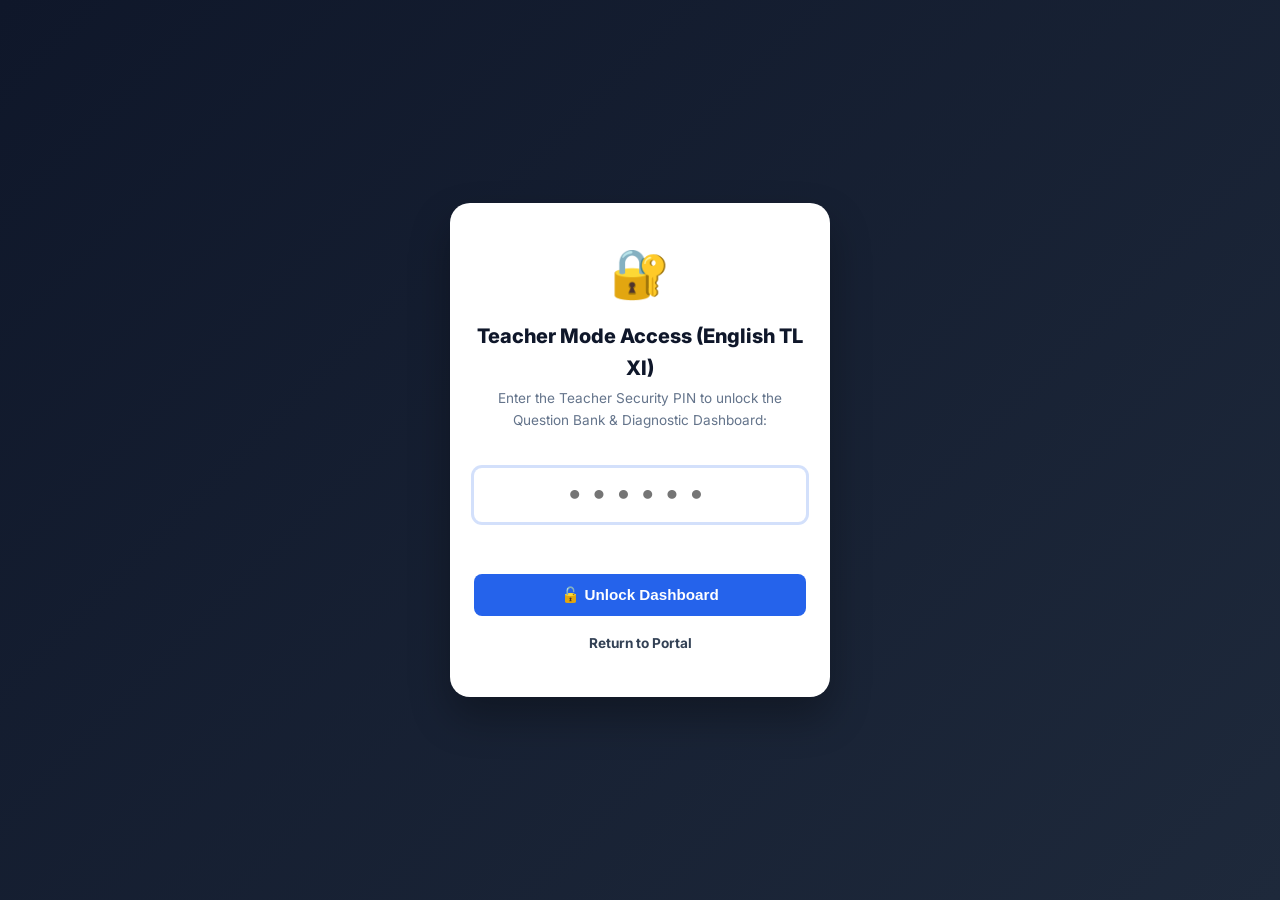
==== commit 19c63b20: "Deploy teacher.html - PSTS XI English TL" ====
--- a/teacher.html
+++ b/teacher.html
@@ -1,9 +1,9 @@
 <!DOCTYPE html>
-<html lang="id">
+<html lang="en">
 <head>
     <meta charset="UTF-8">
     <meta name="viewport" content="width=device-width, initial-scale=1.0">
-    <title>MODE GURU - PSTS Bahasa Inggris Tingkat Lanjut Kelas XI</title>
+    <title>TEACHER MODE - PSTS English Tingkat Lanjut (TL) Grade XI</title>
     <link rel="preconnect" href="https://fonts.googleapis.com">
     <link rel="preconnect" href="https://fonts.gstatic.com" crossorigin>
     <link href="https://fonts.googleapis.com/css2?family=Inter:wght@400;500;600;700;800&family=Merriweather:ital,wght@0,400;0,700;1,400&display=swap" rel="stylesheet">
@@ -51,10 +51,10 @@
         <div class="pin-card">
             <div class="pin-icon">🔐</div>
             <h2 style="font-size: 1.25rem; font-weight: 800; color: #0f172a; margin-bottom: 0.25rem;">
-                Akses Mode Guru (English TL XI)
+                Teacher Mode Access (English TL XI)
             </h2>
             <p style="font-size: 0.85rem; color: #64748b; margin-bottom: 1rem;">
-                Masukkan PIN Keamanan Guru untuk membuka Bank Soal & Dashboard Diagnostik:
+                Enter the Teacher Security PIN to unlock the Question Bank & Diagnostic Dashboard:
             </p>
 
             <form onsubmit="verifyTeacherPIN(event)">
@@ -62,10 +62,10 @@
                 <div id="pin-error-msg" style="color: #ef4444; font-size: 0.82rem; font-weight: 700; min-height: 20px; margin-bottom: 0.75rem;"></div>
                 
                 <button type="submit" class="btn btn-primary" style="width: 100%; padding: 0.75rem; font-size: 0.95rem; margin-bottom: 0.5rem;">
-                    🔓 Masuk Dashboard
+                    🔓 Unlock Dashboard
                 </button>
                 <a href="index.html" class="btn btn-outline" style="width: 100%; padding: 0.6rem; font-size: 0.85rem;">
-                    Kembali ke Beranda
+                    Return to Portal
                 </a>
             </form>
         </div>
@@ -80,18 +80,18 @@
                 <div class="brand-section">
                     <div class="brand-icon">👨‍🏫</div>
                     <div class="brand-title">
-                        <h1>MODE GURU • PSTS XI ENGLISH TL</h1>
+                        <h1>TEACHER MODE • PSTS GRADE XI ENGLISH TL</h1>
                         <p>SMA PLUS PGRI CIBINONG — Permanent Realtime Database</p>
                     </div>
                 </div>
 
                 <div class="header-controls">
-                    <div class="live-badge" title="Tersambung ke Cloud Realtime Database Permanen">
+                    <div class="live-badge" title="Connected to Permanent Cloud Realtime Database">
                         <span class="live-dot"></span>
                         <span id="live-status-text">PERMANENT CLOUD LIVE</span>
                     </div>
                     <button onclick="lockTeacherMode()" class="btn btn-outline" style="color: #fff; border-color: rgba(255,255,255,0.4); padding: 0.35rem 0.75rem; font-size: 0.78rem;">
-                        🔒 Kunci
+                        🔒 Lock
                     </button>
                 </div>
             </div>
@@ -103,15 +103,15 @@
             <div class="tab-nav">
                 <button class="tab-btn active" id="tab-teacher-btn-q" onclick="switchTeacherTab('questions')">
                     📋 QUESTIONS (25)
-                    <span class="tab-badge">25 Butir</span>
+                    <span class="tab-badge">25 Items</span>
                 </button>
                 <button class="tab-btn" id="tab-teacher-btn-ref" onclick="switchTeacherTab('reflections')">
                     💭 REFLECTIONS (3 QUESTIONS)
-                    <span class="tab-badge" id="teacher-ref-badge">Respon Siswa</span>
+                    <span class="tab-badge" id="teacher-ref-badge">Student Responses</span>
                 </button>
                 <button class="tab-btn" id="tab-teacher-btn-res" onclick="switchTeacherTab('results')">
                     📊 RESULT / ANALYSIS
-                    <span class="tab-badge" id="teacher-sub-count-badge">0 Data</span>
+                    <span class="tab-badge" id="teacher-sub-count-badge">0 Submissions</span>
                 </button>
             </div>
 
@@ -119,11 +119,11 @@
             <section id="tab-teacher-questions" class="tab-content active">
                 <div class="card">
                     <div class="card-header">
-                        <h2 class="card-title">📚 Bank 25 Butir Soal PSTS Bahasa Inggris Tingkat Lanjut (TL) Kelas XI</h2>
-                        <span class="badge-tag badge-easy">Kunci Jawaban & Pembahasan Pedagogi</span>
+                        <h2 class="card-title">📚 Question Bank (25 Items) PSTS Grade XI English TL</h2>
+                        <span class="badge-tag badge-easy">Answer Keys & Pedagogical Explanations</span>
                     </div>
                     <p style="color: var(--slate-600); margin-bottom: 1.5rem; font-size: 0.92rem;">
-                        Materi: Narrative Legends (Komodo Island, The Crying Stone, Ande-Ande Lumut, Situ Bagendit), Simple Past Tense (Regular & Irregular Verbs), Generic Structure, and Character Evaluation.
+                        Coverage: Narrative Legends (Komodo Island, The Crying Stone, Ande-Ande Lumut, Situ Bagendit), Simple Past Tense (Regular & Irregular Verbs), Generic Structure, and Character Evaluation.
                     </p>
 
                     <div id="teacher-questions-list">
@@ -136,30 +136,30 @@
             <section id="tab-teacher-reflections" class="tab-content">
                 <div class="card">
                     <div class="card-header">
-                        <h2 class="card-title">💭 3 Pertanyaan Refleksi Siswa English TL</h2>
+                        <h2 class="card-title">💭 3 Student Reflection Questions (English TL)</h2>
                     </div>
                     <div style="display: grid; grid-template-columns: repeat(auto-fit, minmax(300px, 1fr)); gap: 1rem;">
                         <div class="reflection-box" style="margin-bottom:0;">
-                            <div class="ref-title">Refleksi 1: Struktur & Tokoh Naratif</div>
-                            <div class="ref-q">Pemahaman alur cerita (Orientation, Complication, Resolution) dan evaluasi perwatakan tokoh legenda.</div>
+                            <div class="ref-title">Refleksi 1: Struktur Cerita & Karakter Tokoh</div>
+                            <div class="ref-q">Sejauh mana Anda memahami struktur teks naratif legenda (Orientation, Complication, Resolution) serta watak tokoh-tokoh legenda nusantara yang dibaca?</div>
                         </div>
                         <div class="reflection-box" style="margin-bottom:0;">
-                            <div class="ref-title">Refleksi 2: Kendala Analisis & Grammar</div>
-                            <div class="ref-q">Tantangan pemahaman bentuk lampau (V2 irregular), kosakata kontekstual, dan cara mengatasinya.</div>
+                            <div class="ref-title">Refleksi 2: Kendala Analisis Teks & Tata Bahasa Lampau</div>
+                            <div class="ref-q">Bagian mana dari soal atau bacaan yang menurut Anda paling menantang (identifikasi bentuk kata kerja V2, kosakata kontekstual, atau penarikan simpulan/inferensi), dan bagaimana strategi Anda menjawabnya?</div>
                         </div>
                         <div class="reflection-box" style="margin-bottom:0;">
-                            <div class="ref-title">Refleksi 3: Nilai Karakter & Kearifan Lokal</div>
-                            <div class="ref-q">Penerapan nilai kearifan (bakti pada orang tua, ketulusan, kepedulian sosial) dalam kehidupan nyata.</div>
+                            <div class="ref-title">Refleksi 3: Nilai Kearifan Lokal & Karakter Positif</div>
+                            <div class="ref-q">Nilai kearifan moral apa (bakti pada orang tua, ketulusan hati, kerendahan hati, atau penghormatan pada alam) yang paling membekas bagi Anda dan ingin Anda terapkan dalam kehidupan sehari-hari?</div>
                         </div>
                     </div>
                 </div>
 
                 <div class="card">
                     <div class="card-header">
-                        <h2 class="card-title">📝 Rekap Respon Refleksi Siswa (Real-Time Feed)</h2>
+                        <h2 class="card-title">📝 Student Reflection Feed (Real-Time Submissions)</h2>
                         <div style="display: flex; gap: 0.5rem; align-items: center;">
                             <select id="filter-ref-class" class="form-select" style="width: auto; padding: 0.4rem 0.8rem; font-size: 0.88rem;" onchange="renderReflectionsFeed()">
-                                <option value="ALL">Semua Kelas (12 Kelas)</option>
+                                <option value="ALL">All Classes (12 Classes)</option>
                                 <option value="XI INT 1">XI INT 1</option>
                                 <option value="XI INT 2">XI INT 2</option>
                                 <option value="XI INT 3">XI INT 3</option>
@@ -191,28 +191,28 @@
                         <div class="stat-icon stat-blue">👥</div>
                         <div>
                             <div class="stat-val" id="stat-total-students">0</div>
-                            <div class="stat-label">Total Siswa Masuk</div>
+                            <div class="stat-label">Total Submissions</div>
                         </div>
                     </div>
                     <div class="stat-card">
                         <div class="stat-icon stat-green">🎯</div>
                         <div>
                             <div class="stat-val" id="stat-class-avg">0</div>
-                            <div class="stat-label">Rata-Rata Nilai</div>
+                            <div class="stat-label">Class Average Score</div>
                         </div>
                     </div>
                     <div class="stat-card">
                         <div class="stat-icon stat-purple">🏆</div>
                         <div>
                             <div class="stat-val" id="stat-highest-score">0</div>
-                            <div class="stat-label">Nilai Tertinggi</div>
+                            <div class="stat-label">Highest Score</div>
                         </div>
                     </div>
                     <div class="stat-card">
                         <div class="stat-icon stat-amber">📉</div>
                         <div>
                             <div class="stat-val" id="stat-lowest-score">0</div>
-                            <div class="stat-label">Nilai Terendah</div>
+                            <div class="stat-label">Lowest Score</div>
                         </div>
                     </div>
                 </div>
@@ -221,14 +221,14 @@
                 <div class="card">
                     <div class="card-header">
                         <div>
-                            <h2 class="card-title">📊 Analisis Butir Soal (Item-by-Item Analysis 1–25)</h2>
+                            <h2 class="card-title">📊 Item-by-Item Analysis (Questions 1–25)</h2>
                             <p style="font-size: 0.85rem; color: var(--slate-500); margin-top: 0.2rem;">
-                                Monitoring persentase jawaban benar/salah siswa per nomor soal untuk menentukan materi remedial teaching.
+                                Monitor student accuracy percentages per question item to identify diagnostic weaknesses and guide remedial instruction.
                             </p>
                         </div>
                         <div style="display: flex; gap: 0.5rem; flex-wrap: wrap;">
                             <button class="btn btn-primary" style="padding: 0.5rem 1rem; font-size: 0.85rem;" onclick="exportItemAnalysisCSV()">
-                                📥 Ekspor Analisis Butir Soal (CSV)
+                                📥 Export Item Analysis (CSV)
                             </button>
                         </div>
                     </div>
@@ -238,14 +238,14 @@
                             <thead>
                                 <tr>
                                     <th style="width: 50px; text-align: center;">No</th>
-                                    <th>Indikator Kompetensi / Skill</th>
+                                    <th>Competency Indicator / Skill</th>
                                     <th style="width: 80px; text-align: center;">Level</th>
-                                    <th style="width: 65px; text-align: center;">Kunci</th>
-                                    <th style="width: 85px; text-align: center;">Benar (✓)</th>
-                                    <th style="width: 85px; text-align: center;">Salah (✗)</th>
-                                    <th style="width: 100px; text-align: center;">% Tuntas</th>
-                                    <th class="bar-cell">Distribusi Ketuntasan</th>
-                                    <th style="width: 90px; text-align: center;">Kategori</th>
+                                    <th style="width: 65px; text-align: center;">Key</th>
+                                    <th style="width: 85px; text-align: center;">Correct (✓)</th>
+                                    <th style="width: 85px; text-align: center;">Wrong (✗)</th>
+                                    <th style="width: 100px; text-align: center;">% Mastery</th>
+                                    <th class="bar-cell">Mastery Distribution</th>
+                                    <th style="width: 90px; text-align: center;">Category</th>
                                 </tr>
                             </thead>
                             <tbody id="tbody-item-analysis">
@@ -258,10 +258,10 @@
                 <!-- STUDENT ROSTER -->
                 <div class="card">
                     <div class="card-header">
-                        <h2 class="card-title">📋 Rekapitulasi Nilai Siswa (Student Roster)</h2>
+                        <h2 class="card-title">📋 Student Score Roster & Submissions</h2>
                         <div style="display: flex; gap: 0.5rem; flex-wrap: wrap;">
                             <button class="btn btn-success" style="padding: 0.5rem 1rem; font-size: 0.85rem;" onclick="exportScoresCSV()">
-                                📥 Ekspor Rekap Nilai (CSV)
+                                📥 Export Grade Roster (CSV)
                             </button>
                             <button class="btn btn-outline" style="padding: 0.5rem 0.85rem; font-size: 0.85rem;" onclick="refreshDashboardData()">
                                 🔄 Refresh
@@ -272,9 +272,9 @@
                     <!-- Filter & Search Bar -->
                     <div class="filter-bar">
                         <div style="flex: 1; min-width: 200px;">
-                            <label class="form-label" style="font-size: 0.8rem; margin-bottom: 0.2rem;">Filter Kelas:</label>
+                            <label class="form-label" style="font-size: 0.8rem; margin-bottom: 0.2rem;">Filter Class:</label>
                             <select id="filter-class" class="form-select" style="padding: 0.45rem 0.75rem;" onchange="applyFilters()">
-                                <option value="ALL">Semua Kelas (12 Kelas)</option>
+                                <option value="ALL">All Classes (12 Classes)</option>
                                 <option value="XI INT 1">XI INT 1</option>
                                 <option value="XI INT 2">XI INT 2</option>
                                 <option value="XI INT 3">XI INT 3</option>
@@ -291,8 +291,8 @@
                         </div>
 
                         <div style="flex: 1.5; min-width: 220px;">
-                            <label class="form-label" style="font-size: 0.8rem; margin-bottom: 0.2rem;">Cari Siswa:</label>
-                            <input type="text" id="search-student" class="form-control" style="padding: 0.45rem 0.75rem;" placeholder="Ketik nama siswa..." oninput="applyFilters()">
+                            <label class="form-label" style="font-size: 0.8rem; margin-bottom: 0.2rem;">Search Student:</label>
+                            <input type="text" id="search-student" class="form-control" style="padding: 0.45rem 0.75rem;" placeholder="Search student name..." oninput="applyFilters()">
                         </div>
                     </div>
 
@@ -302,12 +302,12 @@
                             <thead>
                                 <tr>
                                     <th style="width: 50px; text-align: center;">No</th>
-                                    <th>Nama Siswa</th>
-                                    <th style="width: 110px;">Kelas</th>
-                                    <th style="width: 80px; text-align: center;">Nilai</th>
-                                    <th style="width: 100px; text-align: center;">Benar / 25</th>
-                                    <th style="width: 95px; text-align: center;">Waktu</th>
-                                    <th style="width: 120px; text-align: center;">Aksi</th>
+                                    <th>Student Name</th>
+                                    <th style="width: 110px;">Class</th>
+                                    <th style="width: 80px; text-align: center;">Score</th>
+                                    <th style="width: 100px; text-align: center;">Correct / 25</th>
+                                    <th style="width: 95px; text-align: center;">Duration</th>
+                                    <th style="width: 120px; text-align: center;">Action</th>
                                 </tr>
                             </thead>
                             <tbody id="tbody-student-roster">
@@ -328,24 +328,24 @@
         <div class="modal-content">
             <button class="modal-close" onclick="closeDiagnosticModal()">&times;</button>
             <h2 style="font-size: 1.25rem; font-weight: 800; color: var(--slate-800); margin-bottom: 0.25rem;" id="diag-student-name">
-                Nama Siswa
+                Student Name
             </h2>
             <p style="font-size: 0.85rem; color: var(--slate-500); margin-bottom: 1.25rem;">
-                Kelas: <strong id="diag-student-class">-</strong> • Nilai: <strong id="diag-student-score" style="color: var(--primary);">-</strong>
+                Class: <strong id="diag-student-class">-</strong> • Score: <strong id="diag-student-score" style="color: var(--primary);">-</strong>
             </p>
 
             <h3 style="font-size: 0.95rem; font-weight: 700; color: var(--slate-800); margin-bottom: 0.5rem;">
-                🔍 Rincian Jawaban Soal (1–25)
+                🔍 Item Diagnostic Breakdown (1–25)
             </h3>
             <div class="item-table-wrapper" style="margin-bottom: 1.25rem; max-height: 250px;">
                 <table class="data-table" style="font-size: 0.85rem;">
                     <thead>
                         <tr>
                             <th style="width: 45px; text-align: center;">No</th>
-                            <th>Indikator</th>
-                            <th style="width: 70px; text-align: center;">Jawaban</th>
-                            <th style="width: 70px; text-align: center;">Kunci</th>
-                            <th style="width: 75px; text-align: center;">Hasil</th>
+                            <th>Indicator / Skill</th>
+                            <th style="width: 70px; text-align: center;">Answer</th>
+                            <th style="width: 70px; text-align: center;">Key</th>
+                            <th style="width: 75px; text-align: center;">Result</th>
                         </tr>
                     </thead>
                     <tbody id="diag-item-tbody">
@@ -355,7 +355,7 @@
             </div>
 
             <h3 style="font-size: 0.95rem; font-weight: 700; color: var(--slate-800); margin-bottom: 0.5rem;">
-                💭 Respon Refleksi Siswa
+                💭 Student Reflections
             </h3>
             <div id="diag-reflections-container">
                 <!-- Injected dynamic reflections -->
@@ -394,7 +394,7 @@
                 document.getElementById('teacher-main-app').style.display = 'block';
                 initTeacherDashboard();
             } else {
-                errorMsg.innerText = "❌ PIN salah! Silakan coba lagi.";
+                errorMsg.innerText = "❌ Incorrect PIN! Please try again.";
                 document.getElementById('input-teacher-pin').value = '';
                 document.getElementById('input-teacher-pin').focus();
             }
@@ -449,7 +449,7 @@
             allSubmissions = await syncEngine.getAllSubmissions();
             const el = document.getElementById('live-status-text');
             if (el) el.innerText = "PERMANENT CLOUD LIVE";
-            document.getElementById('teacher-sub-count-badge').innerText = `${allSubmissions.length} Data`;
+            document.getElementById('teacher-sub-count-badge').innerText = `${allSubmissions.length} Submissions`;
             applyFilters();
         }
 
@@ -479,7 +479,7 @@
 
                 let passageInfo = '';
                 if (q.passageId && PASSAGES[q.passageId]) {
-                    passageInfo = `<div style="font-size:0.8rem; font-weight:700; color:var(--secondary); margin-bottom:0.5rem;">📖 Cerita Legenda: ${PASSAGES[q.passageId].title} (${PASSAGES[q.passageId].category})</div>`;
+                    passageInfo = `<div style="font-size:0.8rem; font-weight:700; color:var(--secondary); margin-bottom:0.5rem;">📖 Folklore Reading: ${PASSAGES[q.passageId].title} (${PASSAGES[q.passageId].category})</div>`;
                 }
 
                 let optionsHtml = '<div style="display:grid; grid-template-columns: repeat(auto-fit, minmax(260px, 1fr)); gap:0.5rem; margin: 0.75rem 0;">';
@@ -489,7 +489,7 @@
                         optionsHtml += `
                             <div class="option-item ${isCorrect ? 'correct-opt' : ''}" style="cursor:default; padding: 0.55rem 0.8rem;">
                                 <span class="option-key" style="${isCorrect ? 'background: #16a34a; border-color: #16a34a; color: #fff;' : ''}">${opt}</span>
-                                <span class="option-label">${q.options[opt]} ${isCorrect ? '<span class="correct-opt-badge">KUNCI</span>' : ''}</span>
+                                <span class="option-label">${q.options[opt]} ${isCorrect ? '<span class="correct-opt-badge">KEY</span>' : ''}</span>
                             </div>
                         `;
                     }
@@ -498,14 +498,14 @@
 
                 card.innerHTML = `
                     <div style="display: flex; justify-content: space-between; align-items: center; margin-bottom: 0.5rem;">
-                        <span class="q-badge">Soal #${q.id}</span>
+                        <span class="q-badge">Item #${q.id}</span>
                         <span class="badge-tag ${q.level === 'HOTS' ? 'badge-hard' : q.level === 'MOTS' ? 'badge-medium' : 'badge-easy'}">${q.level} • ${q.skill}</span>
                     </div>
                     ${passageInfo}
                     <div style="font-weight: 600; font-size: 0.98rem; color: var(--slate-800); white-space: pre-line;">${q.question}</div>
                     ${optionsHtml}
                     <div class="explanation-box">
-                        <strong>💡 Pembahasan & Analisis Pedagogi:</strong> ${q.explanation}
+                        <strong>💡 Pedagogical Analysis & Explanation:</strong> ${q.explanation}
                     </div>
                 `;
 
@@ -520,7 +520,7 @@
             const list = allSubmissions.filter(sub => refClassFilter === 'ALL' || sub.studentClass === refClassFilter);
             
             if (list.length === 0) {
-                container.innerHTML = `<div style="text-align:center; padding: 2rem; color: var(--slate-400);">Belum ada respon refleksi dari siswa kelas XI TL untuk filter yang dipilih.</div>`;
+                container.innerHTML = `<div style="text-align:center; padding: 2rem; color: var(--slate-400);">No student reflection submissions available for the selected filter.</div>`;
                 return;
             }
 
@@ -531,9 +531,9 @@
                 card.style.marginBottom = '1rem';
                 card.style.background = 'var(--slate-50)';
 
-                const r1 = sub.reflections && sub.reflections.ref1 ? sub.reflections.ref1 : '<em>(Tidak diisi)</em>';
-                const r2 = sub.reflections && sub.reflections.ref2 ? sub.reflections.ref2 : '<em>(Tidak diisi)</em>';
-                const r3 = sub.reflections && sub.reflections.ref3 ? sub.reflections.ref3 : '<em>(Tidak diisi)</em>';
+                const r1 = sub.reflections && sub.reflections.ref1 ? sub.reflections.ref1 : '<em>(No response provided)</em>';
+                const r2 = sub.reflections && sub.reflections.ref2 ? sub.reflections.ref2 : '<em>(No response provided)</em>';
+                const r3 = sub.reflections && sub.reflections.ref3 ? sub.reflections.ref3 : '<em>(No response provided)</em>';
 
                 card.innerHTML = `
                     <div style="display:flex; justify-content:space-between; align-items:center; border-bottom:1px solid var(--slate-200); padding-bottom:0.4rem; margin-bottom:0.6rem;">
@@ -541,16 +541,16 @@
                             <strong style="color:var(--slate-800); font-size:0.95rem;">${sub.name}</strong>
                             <span class="badge-tag badge-easy" style="margin-left:0.4rem;">${sub.studentClass}</span>
                         </div>
-                        <span style="font-size:0.75rem; color:var(--slate-500);">${new Date(sub.timestamp).toLocaleString('id-ID')}</span>
+                        <span style="font-size:0.75rem; color:var(--slate-500);">${new Date(sub.timestamp).toLocaleString('en-US', { dateStyle: 'medium', timeStyle: 'short' })}</span>
                     </div>
 
                     <div style="display:grid; grid-template-columns: repeat(auto-fit, minmax(260px, 1fr)); gap:0.75rem;">
                         <div style="background:#fff; padding:0.75rem; border-radius:8px; border:1px solid var(--slate-200);">
-                            <div style="font-size:0.75rem; font-weight:700; color:var(--primary); margin-bottom:0.25rem;">1. STRUKTUR & KARAKTER TOKOH</div>
+                            <div style="font-size:0.75rem; font-weight:700; color:var(--primary); margin-bottom:0.25rem;">1. STRUKTUR CERITA & KARAKTER TOKOH</div>
                             <div style="font-size:0.85rem; color:var(--slate-700);">${r1}</div>
                         </div>
                         <div style="background:#fff; padding:0.75rem; border-radius:8px; border:1px solid var(--slate-200);">
-                            <div style="font-size:0.75rem; font-weight:700; color:var(--accent); margin-bottom:0.25rem;">2. KENDALA ANALISIS & GRAMMAR</div>
+                            <div style="font-size:0.75rem; font-weight:700; color:var(--accent); margin-bottom:0.25rem;">2. KENDALA ANALISIS & TATA BAHASA</div>
                             <div style="font-size:0.85rem; color:var(--slate-700);">${r2}</div>
                         </div>
                         <div style="background:#fff; padding:0.75rem; border-radius:8px; border:1px solid var(--slate-200);">
@@ -571,8 +571,8 @@
                 document.getElementById('stat-class-avg').innerText = "0";
                 document.getElementById('stat-highest-score').innerText = "0";
                 document.getElementById('stat-lowest-score').innerText = "0";
-                document.getElementById('tbody-item-analysis').innerHTML = `<tr><td colspan="9" style="text-align:center; padding: 2rem; color: var(--slate-400);">Belum ada data siswa yang masuk.</td></tr>`;
-                document.getElementById('tbody-student-roster').innerHTML = `<tr><td colspan="7" style="text-align:center; padding: 2rem; color: var(--slate-400);">Belum ada data nilai.</td></tr>`;
+                document.getElementById('tbody-item-analysis').innerHTML = `<tr><td colspan="9" style="text-align:center; padding: 2rem; color: var(--slate-400);">No student submission data available yet.</td></tr>`;
+                document.getElementById('tbody-student-roster').innerHTML = `<tr><td colspan="7" style="text-align:center; padding: 2rem; color: var(--slate-400);">No score records available.</td></tr>`;
                 return;
             }
 
@@ -609,11 +609,11 @@
                 });
 
                 const pctCorrect = totalStudents > 0 ? Math.round((correctCount / totalStudents) * 100) : 0;
-                let difficultyBadge = '<span class="badge-tag badge-easy">Mudah</span>';
+                let difficultyBadge = '<span class="badge-tag badge-easy">Easy</span>';
                 if (pctCorrect < 50) {
-                    difficultyBadge = '<span class="badge-tag badge-hard">Sukar</span>';
+                    difficultyBadge = '<span class="badge-tag badge-hard">Hard</span>';
                 } else if (pctCorrect < 75) {
-                    difficultyBadge = '<span class="badge-tag badge-medium">Sedang</span>';
+                    difficultyBadge = '<span class="badge-tag badge-medium">Moderate</span>';
                 }
 
                 const tr = document.createElement('tr');
@@ -658,7 +658,7 @@
                     <td style="text-align:center; font-size:0.8rem; color:var(--slate-600);">${sub.timeSpent || '-'}</td>
                     <td style="text-align:center;">
                         <button class="btn btn-outline" style="padding:0.3rem 0.65rem; font-size:0.78rem;" onclick="openDiagnosticModal('${sub.id}')">
-                            🔍 Diagnosa
+                            🔍 Diagnostics
                         </button>
                     </td>
                 `;
@@ -672,7 +672,7 @@
 
             document.getElementById('diag-student-name').innerText = sub.name;
             document.getElementById('diag-student-class').innerText = sub.studentClass;
-            document.getElementById('diag-student-score').innerText = `${sub.score} (${sub.correctCount}/25 Benar)`;
+            document.getElementById('diag-student-score').innerText = `${sub.score} (${sub.correctCount}/25 Correct)`;
 
             const itemTbody = document.getElementById('diag-item-tbody');
             itemTbody.innerHTML = '';
@@ -689,7 +689,7 @@
                     <td style="text-align:center; font-weight:700; color:var(--primary);">${q.correctAnswer}</td>
                     <td style="text-align:center;">
                         <span class="badge-tag ${isCorrect ? 'badge-correct' : 'badge-wrong'}">
-                            ${isCorrect ? 'BENAR ✓' : 'SALAH ✗'}
+                            ${isCorrect ? 'CORRECT ✓' : 'INCORRECT ✗'}
                         </span>
                     </td>
                 `;
@@ -697,17 +697,17 @@
             });
 
             const refContainer = document.getElementById('diag-reflections-container');
-            const r1 = sub.reflections && sub.reflections.ref1 ? sub.reflections.ref1 : '<em>(Tidak ada respon)</em>';
-            const r2 = sub.reflections && sub.reflections.ref2 ? sub.reflections.ref2 : '<em>(Tidak ada respon)</em>';
-            const r3 = sub.reflections && sub.reflections.ref3 ? sub.reflections.ref3 : '<em>(Tidak ada respon)</em>';
+            const r1 = sub.reflections && sub.reflections.ref1 ? sub.reflections.ref1 : '<em>(No response provided)</em>';
+            const r2 = sub.reflections && sub.reflections.ref2 ? sub.reflections.ref2 : '<em>(No response provided)</em>';
+            const r3 = sub.reflections && sub.reflections.ref3 ? sub.reflections.ref3 : '<em>(No response provided)</em>';
 
             refContainer.innerHTML = `
                 <div style="background:var(--slate-50); border-radius:8px; padding:0.75rem; margin-bottom:0.5rem; border:1px solid var(--slate-200);">
-                    <div style="font-weight:700; font-size:0.8rem; color:var(--primary);">1. Struktur & Karakter Tokoh:</div>
+                    <div style="font-weight:700; font-size:0.8rem; color:var(--primary);">1. Struktur Cerita & Karakter Tokoh:</div>
                     <div style="font-size:0.85rem; color:var(--slate-700); margin-top:0.2rem;">${r1}</div>
                 </div>
                 <div style="background:var(--slate-50); border-radius:8px; padding:0.75rem; margin-bottom:0.5rem; border:1px solid var(--slate-200);">
-                    <div style="font-weight:700; font-size:0.8rem; color:var(--accent);">2. Kendala Analisis & Grammar:</div>
+                    <div style="font-weight:700; font-size:0.8rem; color:var(--accent);">2. Kendala Analisis & Tata Bahasa:</div>
                     <div style="font-size:0.85rem; color:var(--slate-700); margin-top:0.2rem;">${r2}</div>
                 </div>
                 <div style="background:var(--slate-50); border-radius:8px; padding:0.75rem; border:1px solid var(--slate-200);">
@@ -725,12 +725,12 @@
 
         function exportScoresCSV() {
             if (filteredSubmissions.length === 0) {
-                alert("Tidak ada data untuk diekspor.");
+                alert("No submission records available to export.");
                 return;
             }
 
             let csvContent = "data:text/csv;charset=utf-8,";
-            csvContent += "No,Nama Siswa,Kelas,NIS/Absen,Nilai Akhir,Jumlah Benar,Total Soal,Waktu Pengerjaan,Waktu Submit\n";
+            csvContent += "No,Student Name,Class,Student ID / Number,Final Score,Total Correct,Total Items,Duration,Submission Time\n";
 
             filteredSubmissions.forEach((s, idx) => {
                 const row = [
@@ -742,7 +742,7 @@
                     s.correctCount,
                     25,
                     `"${s.timeSpent || '-'}"`,
-                    `"${new Date(s.timestamp).toLocaleString('id-ID')}"`
+                    `"${new Date(s.timestamp).toLocaleString('en-US')}"`
                 ];
                 csvContent += row.join(",") + "\n";
             });
@@ -750,7 +750,7 @@
             const encodedUri = encodeURI(csvContent);
             const link = document.createElement("a");
             link.setAttribute("href", encodedUri);
-            link.setAttribute("download", `Rekap_Nilai_PSTS_XI_TL_${new Date().toISOString().slice(0,10)}.csv`);
+            link.setAttribute("download", `Score_Roster_PSTS_XI_TL_${new Date().toISOString().slice(0,10)}.csv`);
             document.body.appendChild(link);
             link.click();
             document.body.removeChild(link);
@@ -758,12 +758,12 @@
 
         function exportItemAnalysisCSV() {
             if (filteredSubmissions.length === 0) {
-                alert("Tidak ada data untuk diekspor.");
+                alert("No data available to export item analysis.");
                 return;
             }
 
             let csvContent = "data:text/csv;charset=utf-8,";
-            csvContent += "Nomor Soal,Indikator Skill,Tingkat Kognitif,Kunci Jawaban,Jumlah Benar,Jumlah Salah,Persentase Ketuntasan (%)\n";
+            csvContent += "Item No,Competency Skill,Cognitive Level,Answer Key,Total Correct,Total Wrong,Mastery Rate (%)\n";
 
             const totalStudents = filteredSubmissions.length;
 
@@ -793,7 +793,7 @@
             const encodedUri = encodeURI(csvContent);
             const link = document.createElement("a");
             link.setAttribute("href", encodedUri);
-            link.setAttribute("download", `Analisis_Butir_Soal_PSTS_XI_TL_${new Date().toISOString().slice(0,10)}.csv`);
+            link.setAttribute("download", `Item_Analysis_PSTS_XI_TL_${new Date().toISOString().slice(0,10)}.csv`);
             document.body.appendChild(link);
             link.click();
             document.body.removeChild(link);
